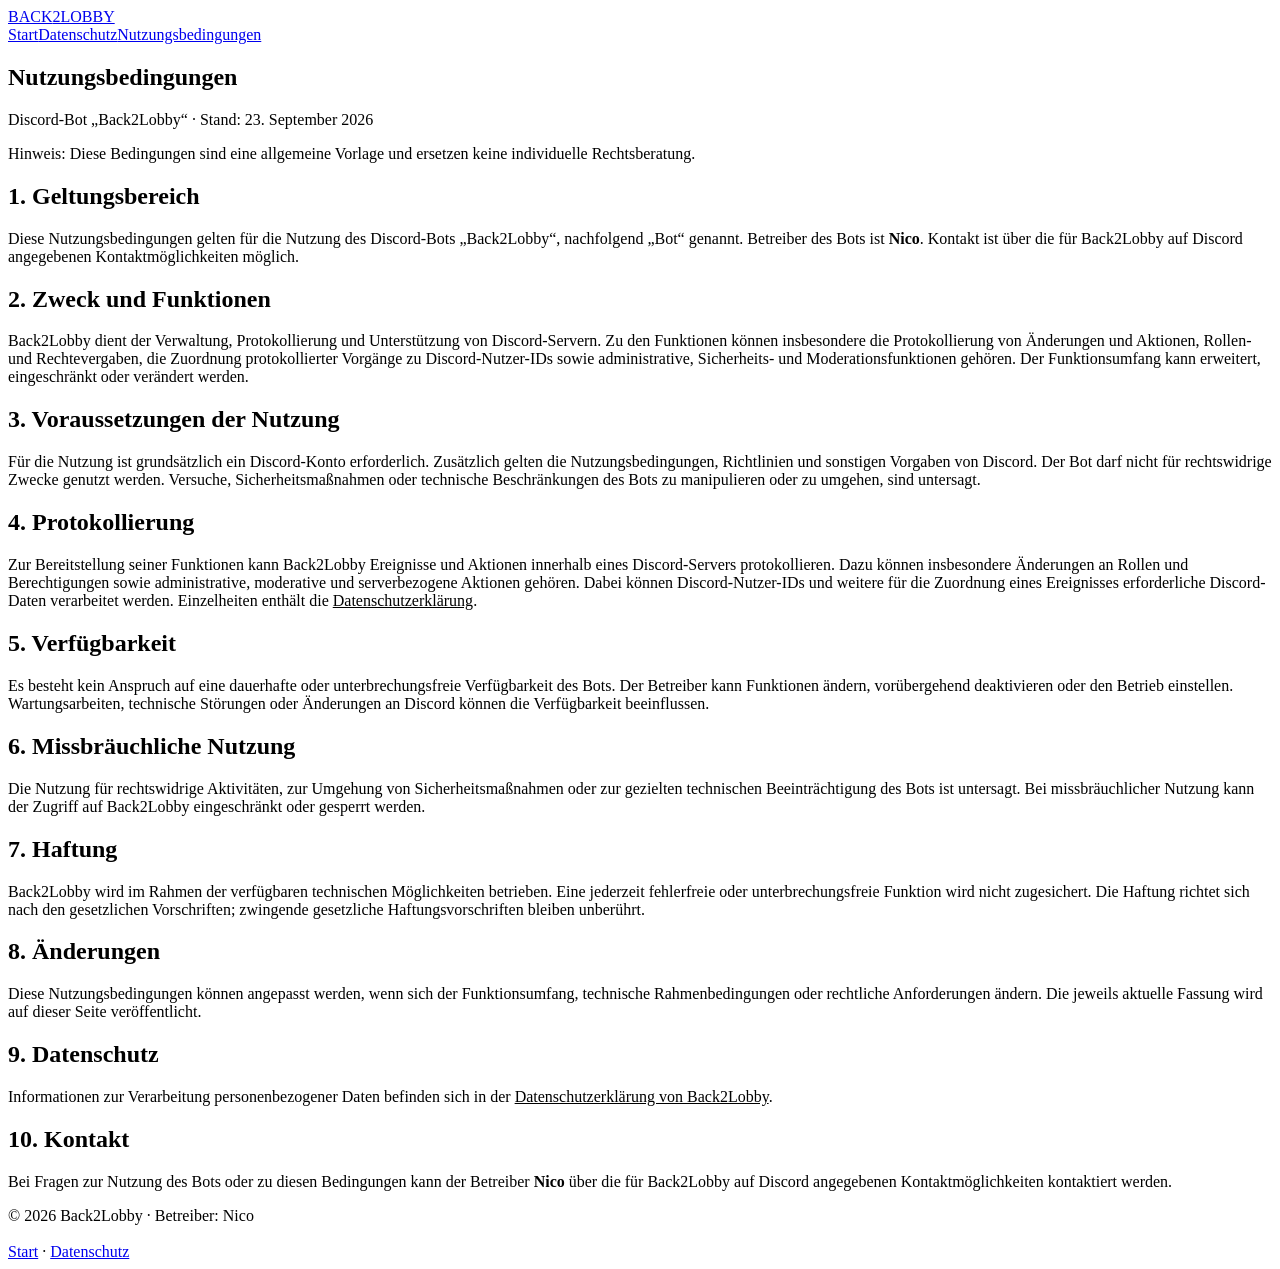
==== nutzungsbedingungen.html @ cc1af465 "Add files via upload" ====
<!doctype html>
<html lang="de"><head><meta charset="utf-8"><meta name="viewport" content="width=device-width,initial-scale=1">
<title>Nutzungsbedingungen – Back2Lobby</title><link rel="stylesheet" href="style.css"></head>
<body><header><div class="nav"><a class="brand" href="index.html">BACK<span>2LOBBY</span></a><nav><a href="index.html">Start</a><a href="datenschutz.html">Datenschutz</a><a class="active" href="nutzungsbedingungen.html">Nutzungsbedingungen</a></nav></div></header>
<main><article class="legal">
<h1>Nutzungs<span class="gradient">bedingungen</span></h1><div class="meta">Discord-Bot „Back2Lobby“ · Stand: 23. September 2026</div>
<p class="notice">Hinweis: Diese Bedingungen sind eine allgemeine Vorlage und ersetzen keine individuelle Rechtsberatung.</p>

<h2>1. Geltungsbereich</h2><p>Diese Nutzungsbedingungen gelten für die Nutzung des Discord-Bots „Back2Lobby“, nachfolgend „Bot“ genannt. Betreiber des Bots ist <strong>Nico</strong>. Kontakt ist über die für Back2Lobby auf Discord angegebenen Kontaktmöglichkeiten möglich.</p>

<h2>2. Zweck und Funktionen</h2><p>Back2Lobby dient der Verwaltung, Protokollierung und Unterstützung von Discord-Servern. Zu den Funktionen können insbesondere die Protokollierung von Änderungen und Aktionen, Rollen- und Rechtevergaben, die Zuordnung protokollierter Vorgänge zu Discord-Nutzer-IDs sowie administrative, Sicherheits- und Moderationsfunktionen gehören. Der Funktionsumfang kann erweitert, eingeschränkt oder verändert werden.</p>

<h2>3. Voraussetzungen der Nutzung</h2><p>Für die Nutzung ist grundsätzlich ein Discord-Konto erforderlich. Zusätzlich gelten die Nutzungsbedingungen, Richtlinien und sonstigen Vorgaben von Discord. Der Bot darf nicht für rechtswidrige Zwecke genutzt werden. Versuche, Sicherheitsmaßnahmen oder technische Beschränkungen des Bots zu manipulieren oder zu umgehen, sind untersagt.</p>

<h2>4. Protokollierung</h2><p>Zur Bereitstellung seiner Funktionen kann Back2Lobby Ereignisse und Aktionen innerhalb eines Discord-Servers protokollieren. Dazu können insbesondere Änderungen an Rollen und Berechtigungen sowie administrative, moderative und serverbezogene Aktionen gehören. Dabei können Discord-Nutzer-IDs und weitere für die Zuordnung eines Ereignisses erforderliche Discord-Daten verarbeitet werden. Einzelheiten enthält die <a href="datenschutz.html" style="color:var(--cyan)">Datenschutzerklärung</a>.</p>

<h2>5. Verfügbarkeit</h2><p>Es besteht kein Anspruch auf eine dauerhafte oder unterbrechungsfreie Verfügbarkeit des Bots. Der Betreiber kann Funktionen ändern, vorübergehend deaktivieren oder den Betrieb einstellen. Wartungsarbeiten, technische Störungen oder Änderungen an Discord können die Verfügbarkeit beeinflussen.</p>

<h2>6. Missbräuchliche Nutzung</h2><p>Die Nutzung für rechtswidrige Aktivitäten, zur Umgehung von Sicherheitsmaßnahmen oder zur gezielten technischen Beeinträchtigung des Bots ist untersagt. Bei missbräuchlicher Nutzung kann der Zugriff auf Back2Lobby eingeschränkt oder gesperrt werden.</p>

<h2>7. Haftung</h2><p>Back2Lobby wird im Rahmen der verfügbaren technischen Möglichkeiten betrieben. Eine jederzeit fehlerfreie oder unterbrechungsfreie Funktion wird nicht zugesichert. Die Haftung richtet sich nach den gesetzlichen Vorschriften; zwingende gesetzliche Haftungsvorschriften bleiben unberührt.</p>

<h2>8. Änderungen</h2><p>Diese Nutzungsbedingungen können angepasst werden, wenn sich der Funktionsumfang, technische Rahmenbedingungen oder rechtliche Anforderungen ändern. Die jeweils aktuelle Fassung wird auf dieser Seite veröffentlicht.</p>

<h2>9. Datenschutz</h2><p>Informationen zur Verarbeitung personenbezogener Daten befinden sich in der <a href="datenschutz.html" style="color:var(--cyan)">Datenschutzerklärung von Back2Lobby</a>.</p>

<h2>10. Kontakt</h2><p>Bei Fragen zur Nutzung des Bots oder zu diesen Bedingungen kann der Betreiber <strong>Nico</strong> über die für Back2Lobby auf Discord angegebenen Kontaktmöglichkeiten kontaktiert werden.</p>
</article></main><footer>© 2026 Back2Lobby · Betreiber: Nico<br><br><a href="index.html">Start</a> · <a href="datenschutz.html">Datenschutz</a></footer></body></html>
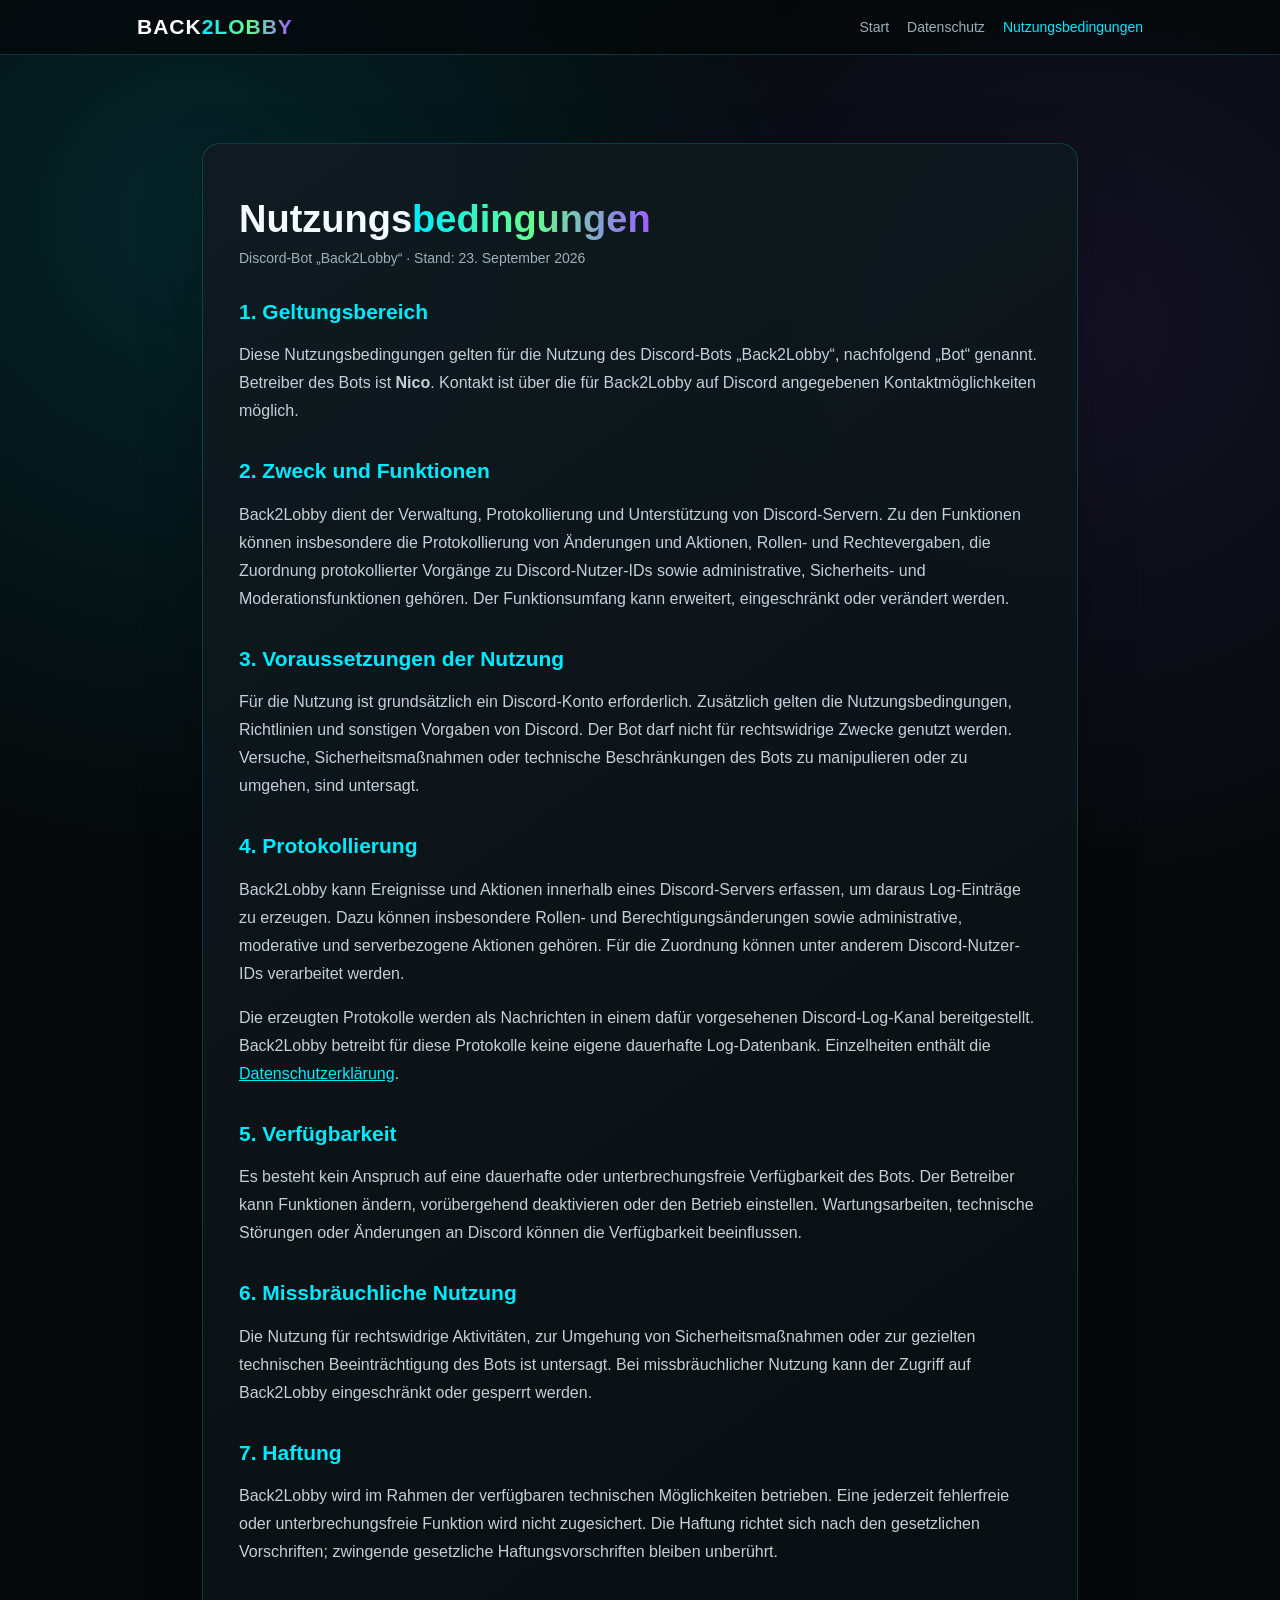
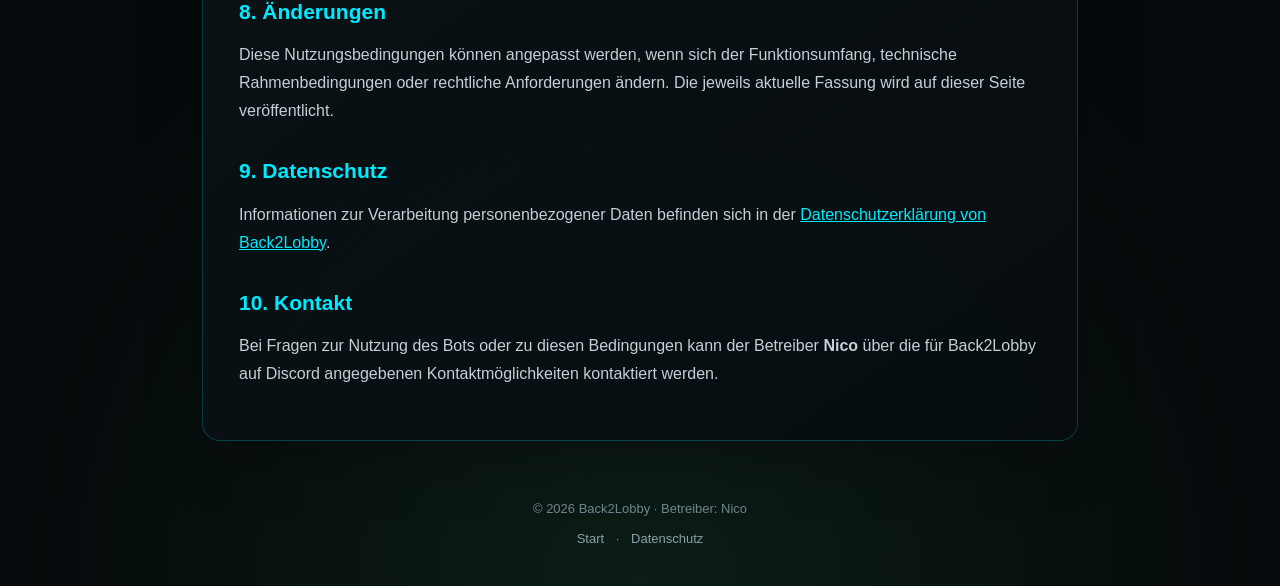
==== commit c40e9620: "Add files via upload" ====
--- a/nutzungsbedingungen.html
+++ b/nutzungsbedingungen.html
@@ -4,15 +4,15 @@
 <body><header><div class="nav"><a class="brand" href="index.html">BACK<span>2LOBBY</span></a><nav><a href="index.html">Start</a><a href="datenschutz.html">Datenschutz</a><a class="active" href="nutzungsbedingungen.html">Nutzungsbedingungen</a></nav></div></header>
 <main><article class="legal">
 <h1>Nutzungs<span class="gradient">bedingungen</span></h1><div class="meta">Discord-Bot „Back2Lobby“ · Stand: 23. September 2026</div>
-<p class="notice">Hinweis: Diese Bedingungen sind eine allgemeine Vorlage und ersetzen keine individuelle Rechtsberatung.</p>
-
 <h2>1. Geltungsbereich</h2><p>Diese Nutzungsbedingungen gelten für die Nutzung des Discord-Bots „Back2Lobby“, nachfolgend „Bot“ genannt. Betreiber des Bots ist <strong>Nico</strong>. Kontakt ist über die für Back2Lobby auf Discord angegebenen Kontaktmöglichkeiten möglich.</p>
 
 <h2>2. Zweck und Funktionen</h2><p>Back2Lobby dient der Verwaltung, Protokollierung und Unterstützung von Discord-Servern. Zu den Funktionen können insbesondere die Protokollierung von Änderungen und Aktionen, Rollen- und Rechtevergaben, die Zuordnung protokollierter Vorgänge zu Discord-Nutzer-IDs sowie administrative, Sicherheits- und Moderationsfunktionen gehören. Der Funktionsumfang kann erweitert, eingeschränkt oder verändert werden.</p>
 
 <h2>3. Voraussetzungen der Nutzung</h2><p>Für die Nutzung ist grundsätzlich ein Discord-Konto erforderlich. Zusätzlich gelten die Nutzungsbedingungen, Richtlinien und sonstigen Vorgaben von Discord. Der Bot darf nicht für rechtswidrige Zwecke genutzt werden. Versuche, Sicherheitsmaßnahmen oder technische Beschränkungen des Bots zu manipulieren oder zu umgehen, sind untersagt.</p>
 
-<h2>4. Protokollierung</h2><p>Zur Bereitstellung seiner Funktionen kann Back2Lobby Ereignisse und Aktionen innerhalb eines Discord-Servers protokollieren. Dazu können insbesondere Änderungen an Rollen und Berechtigungen sowie administrative, moderative und serverbezogene Aktionen gehören. Dabei können Discord-Nutzer-IDs und weitere für die Zuordnung eines Ereignisses erforderliche Discord-Daten verarbeitet werden. Einzelheiten enthält die <a href="datenschutz.html" style="color:var(--cyan)">Datenschutzerklärung</a>.</p>
+<h2>4. Protokollierung</h2>
+<p>Back2Lobby kann Ereignisse und Aktionen innerhalb eines Discord-Servers erfassen, um daraus Log-Einträge zu erzeugen. Dazu können insbesondere Rollen- und Berechtigungsänderungen sowie administrative, moderative und serverbezogene Aktionen gehören. Für die Zuordnung können unter anderem Discord-Nutzer-IDs verarbeitet werden.</p>
+<p>Die erzeugten Protokolle werden als Nachrichten in einem dafür vorgesehenen Discord-Log-Kanal bereitgestellt. Back2Lobby betreibt für diese Protokolle keine eigene dauerhafte Log-Datenbank. Einzelheiten enthält die <a href="datenschutz.html" style="color:var(--cyan)">Datenschutzerklärung</a>.</p>
 
 <h2>5. Verfügbarkeit</h2><p>Es besteht kein Anspruch auf eine dauerhafte oder unterbrechungsfreie Verfügbarkeit des Bots. Der Betreiber kann Funktionen ändern, vorübergehend deaktivieren oder den Betrieb einstellen. Wartungsarbeiten, technische Störungen oder Änderungen an Discord können die Verfügbarkeit beeinflussen.</p>
 
--- a/style.css
+++ b/style.css
@@ -0,0 +1,53 @@
+
+:root{
+  --bg:#05090b;--panel:#0b1216;--panel2:#101b20;--text:#f4fbff;--muted:#9db0ba;
+  --cyan:#00eaff;--green:#65ff8f;--purple:#9d5cff;--line:rgba(0,234,255,.20);
+}
+*{box-sizing:border-box}
+html{scroll-behavior:smooth}
+body{
+  margin:0;color:var(--text);font-family:Inter,Segoe UI,Arial,sans-serif;
+  background:
+    radial-gradient(circle at 15% 10%,rgba(0,234,255,.12),transparent 28%),
+    radial-gradient(circle at 85% 15%,rgba(157,92,255,.10),transparent 26%),
+    radial-gradient(circle at 50% 100%,rgba(101,255,143,.08),transparent 30%),
+    var(--bg); min-height:100vh;
+}
+body:before{
+  content:"";position:fixed;inset:0;pointer-events:none;opacity:.13;
+  background-image:linear-gradient(rgba(255,255,255,.025) 1px,transparent 1px),
+                   linear-gradient(90deg,rgba(255,255,255,.025) 1px,transparent 1px);
+  background-size:32px 32px;
+}
+header{
+  position:sticky;top:0;z-index:10;backdrop-filter:blur(14px);
+  background:rgba(5,9,11,.82);border-bottom:1px solid var(--line);
+}
+.nav{max-width:1050px;margin:auto;padding:15px 22px;display:flex;align-items:center;justify-content:space-between;gap:20px}
+.brand{font-weight:900;letter-spacing:1px;font-size:21px;text-decoration:none;color:white}
+.brand span{background:linear-gradient(90deg,var(--cyan),var(--green),var(--purple));-webkit-background-clip:text;color:transparent}
+nav a{color:var(--muted);text-decoration:none;margin-left:18px;font-size:14px}
+nav a:hover,nav a.active{color:var(--cyan)}
+main{max-width:920px;margin:auto;padding:70px 22px 60px}
+.hero{text-align:center;padding:55px 20px 35px}
+.badge{display:inline-block;border:1px solid rgba(0,234,255,.35);background:rgba(0,234,255,.07);color:var(--cyan);padding:7px 12px;border-radius:999px;font-size:12px;letter-spacing:1.4px;text-transform:uppercase}
+h1{font-size:clamp(38px,7vw,72px);margin:20px 0 12px;line-height:1}
+.gradient{background:linear-gradient(90deg,var(--cyan),var(--green),var(--purple));-webkit-background-clip:text;color:transparent}
+.lead{max-width:700px;margin:0 auto;color:var(--muted);font-size:18px;line-height:1.7}
+.grid{display:grid;grid-template-columns:repeat(2,1fr);gap:18px;margin-top:40px}
+.card,.legal{
+  background:linear-gradient(145deg,rgba(16,27,32,.92),rgba(7,13,16,.94));
+  border:1px solid var(--line);border-radius:18px;padding:28px;
+  box-shadow:0 18px 60px rgba(0,0,0,.22);
+}
+.card h2{margin-top:0}.card p{color:var(--muted);line-height:1.65}
+.button{display:inline-block;margin-top:10px;padding:11px 16px;border-radius:10px;text-decoration:none;font-weight:700;color:#001014;background:linear-gradient(90deg,var(--cyan),var(--green))}
+.legal{padding:36px;margin-top:18px}
+.legal h1{font-size:38px}.legal h2{font-size:21px;margin-top:34px;color:var(--cyan)}
+.legal p,.legal li{color:#c3d0d6;line-height:1.75}
+.legal ul{padding-left:22px}
+.meta{color:var(--muted);font-size:14px;margin-bottom:28px}
+.notice{border-left:3px solid var(--purple);padding:12px 16px;background:rgba(157,92,255,.07);color:#d9c9ff;border-radius:0 10px 10px 0}
+footer{max-width:920px;margin:auto;padding:0 22px 40px;color:#71848e;font-size:13px;text-align:center}
+footer a{color:#8aa1ac;text-decoration:none;margin:0 8px}
+@media(max-width:700px){.grid{grid-template-columns:1fr}.nav{align-items:flex-start;flex-direction:column}nav a{margin:0 14px 0 0}.legal{padding:23px}main{padding-top:35px}}
